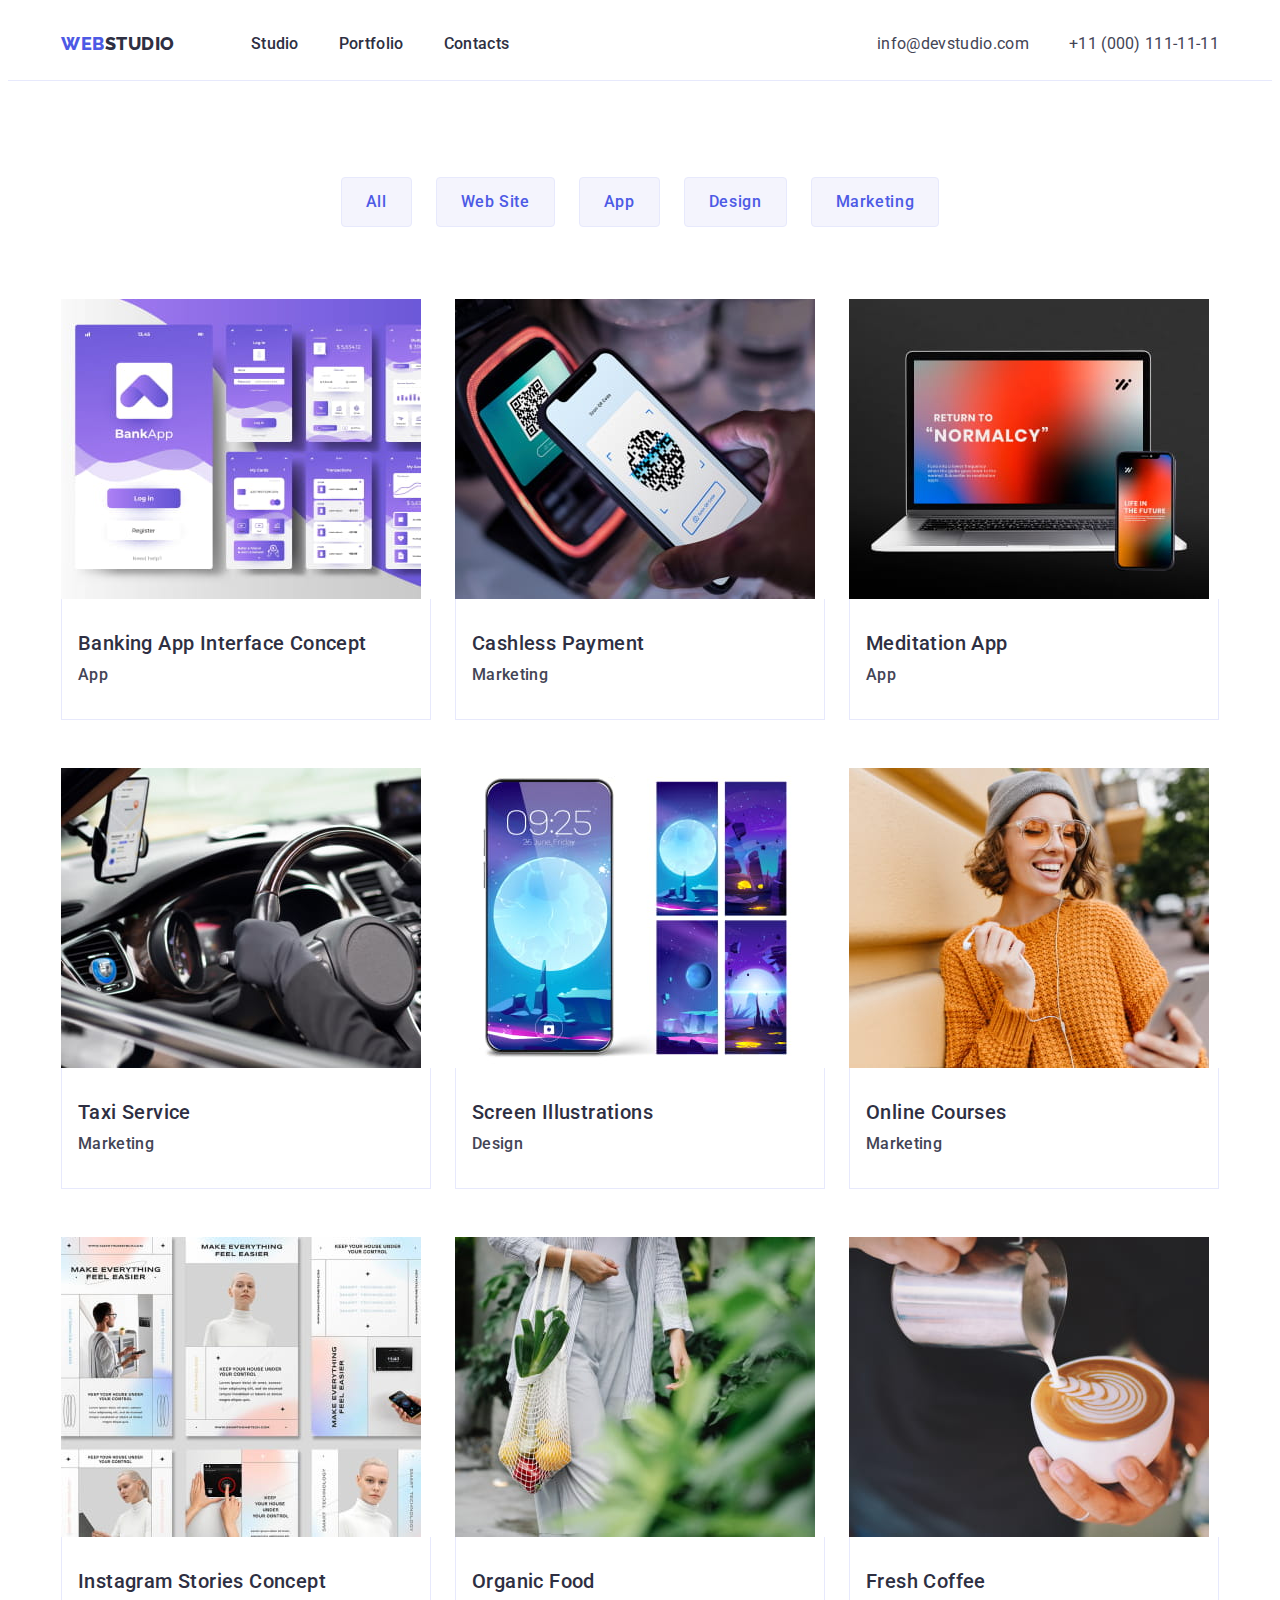
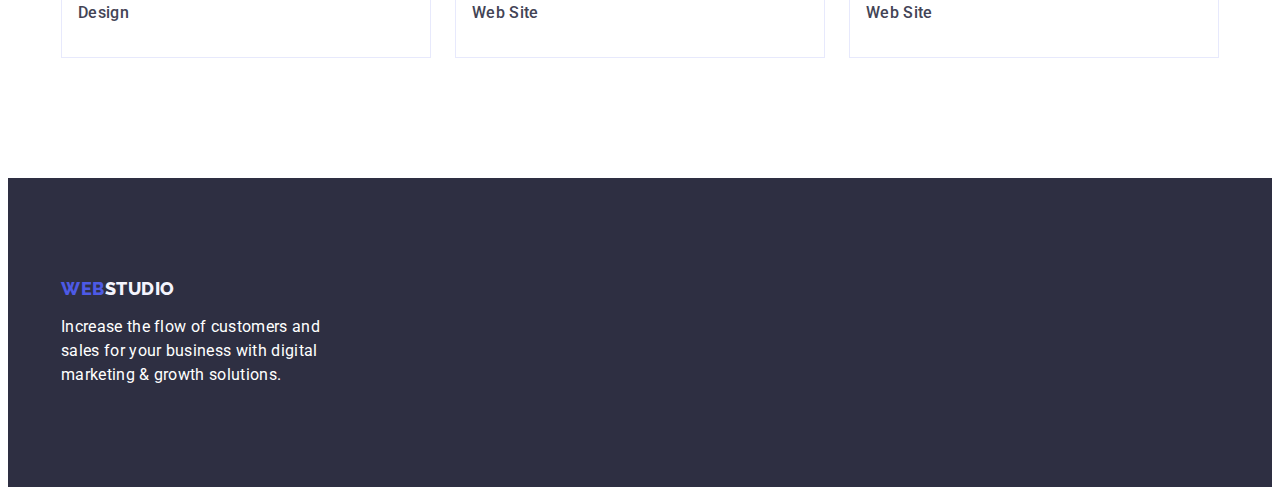
==== portfolio.html @ df66f74f "Initial commit" ====
<!DOCTYPE html>
<html lang="en">

<head>
    <meta charset="UTF-8">
    <meta http-equiv="X-UA-Compatible" content="IE=edge">
    <meta name="viewport" content="width=device-width, initial-scale=1.0">
    <title>Document</title>
    <link href="https://fonts.googleapis.com" rel="preconnect" />
    <link href="https://fonts.gstatic.com" rel="preconnect" crossorigin />
    <link href="https://fonts.googleapis.com/css2?family=Raleway:wght@800&family=Roboto:wght@400;500;700&display=swap"
        rel="stylesheet" />
    <link rel="stylesheet" href="https://cdnjs.cloudflare.com/ajax/libs/modern-normalize/1.1.0/modern-normalize.min.css"
        integrity="sha512-wpPYUAdjBVSE4KJnH1VR1HeZfpl1ub8YT/NKx4PuQ5NmX2tKuGu6U/JRp5y+Y8XG2tV+wKQpNHVUX03MfMFn9Q=="
        crossorigin="anonymous" referrerpolicy="no-referrer" />
    <link rel="stylesheet" href="./css/styles.css">
</head>

<body>
    <!-- header -->
    <header class="header">
        <div class="nav-container container">
            <nav class="header-nav">
                <a class="header-logo link" href="./index.html">Web<span class="header-logo-part">Studio</span></a>

                <ul class="list main-nav">
                    <li class="main-nav-item"><a class="nav-item link" href="./index.html">Studio</a></li>
                    <li class="main-nav-item"><a class="nav-item link" href="./portfolio.html">Portfolio</a></li>
                    <li class="main-nav-item"><a class="nav-item link" href="">Contacts</a></li>
                </ul>
            </nav>
            <address class="contacts">
                <ul class="contacts-list list">
                    <li class="contact-item"><a class="contacts-link link"
                            href="mailto:info@devstudio.com">info@devstudio.com</a></li>
                    <li class="contact-item"><a class="contacts-link link" href="tel:+110001111111">+11 (000)
                            111-11-11</a></li>
                </ul>
            </address>
        </div>
    </header>
<main>
    <!-- main section -->
    <section class="portfolio">
        <div class="container">
        <h1 hidden>Portfolio</h1>
    <ul class="portfolio-btn-list list">
        <li><button class="portfolio-btn" type="button">All</button></li>
        <li><button class="portfolio-btn" type="button">Web Site</button></li>
        <li><button class="portfolio-btn" type="button">App</button></li>
        <li><button class="portfolio-btn" type="button">Design</button></li>
        <li><button class="portfolio-btn" type="button">Marketing</button></li>
    </ul>
    <ul class="portfolio-list list">
    <li class="flex-container">
        <a class="link" href=""><img class="img" src="./images/banking-app.jpg" alt="banking-app" width="360">
        <div class="portfolio-container">
        <h2 class="portfolio-list-title">Banking App Interface Concept</h2>
        <p class="portfolio-text">App</p></div>
        </a>
    </li>
    <li class="flex-container">
        <a class="link" href=""><img  class="portfolio-img img" src="./images/payment.jpg" alt="cashless payment" width="360">
            <div class="portfolio-container">
            <h2 class="portfolio-list-title">Cashless Payment</h2>
            <p class="portfolio-text">Marketing</p>
            </div>
        </a>
    </li>
    <li  class="flex-container">
        <a class="link" href=""><img  class="portfolio-img img" src="./images/meditation-.jpg" alt="meditation-app" width="360">
        <div class="portfolio-container">
            <h2 class="portfolio-list-title">Meditation App</h2>
            <p class="portfolio-text">App</p>
            </div>
        </a>
    </li>
    <li class="flex-container">
        <a class="link" href=""><img  class="portfolio-img img" src="./images/taxi.jpg" alt="taxi service" width="360">
        <div class="portfolio-container"> <h2 class="portfolio-list-title">Taxi Service</h2>
            <p class="portfolio-text">Marketing</p>
            </div>
        </a>
    </li>
    <li class="flex-container">
        <a class="link" href=""><img class="portfolio-img img" src="./images/screen.jpg" alt="screen illustrations" width="360">
        <div class="portfolio-container">
            <h2 class="portfolio-list-title">Screen Illustrations</h2>
            <p class="portfolio-text">Design</p>
            </div>
        </a>
    </li>
    <li class="flex-container">
        <a class="link" href=""><img  class="img portfolio-img" src="./images/courses.jpg" alt="online courses" width="360">
        <div class="portfolio-container">
            <h2 class="portfolio-list-title">Online Courses</h2>
            <p class="portfolio-text">Marketing</p>
            </div>
        </a>
    </li>
    <li class="flex-container">
        <a class="link" href=""><img  class="img portfolio-img" src="./images/insta.jpg" alt="instagram storie" width="360">
        <div class="portfolio-container">
            <h2 class="portfolio-list-title">Instagram Stories Concept</h2>
            <p class="portfolio-text">Design</p>
            </div>
        </a>
    </li>
    <li class="flex-container">
        <a class="link" href=""><img  class="img portfolio-img" src="./images/organik.jpg" alt="organik food" width="360">
            <div class="portfolio-container">
                <h2 class="portfolio-list-title">Organic Food</h2>
                <p class="portfolio-text">Web Site</p>
            </div> 
        </a>
    </li>
    <li class="flex-container">
        <a class="link" href=""><img  class="img portfolio-img" src="./images/coffee.jpg" alt="fresh coffee" width="360">
            <div class="portfolio-container"><h2 class="portfolio-list-title">Fresh Coffee</h2>
            <p class="portfolio-text">Web Site</p>
        </div>
        </a>
    </li>
</ul></div>
    </section>  
</main>
<!-- Footer section -->
<footer class="footnote">
    <div class="container">
        <a class="footer-logo link" href="./index.html">Web<span class="footer-logo-part">Studio</span></a>
        <p class="footnote-text">Increase the flow of customers and sales for your business with digital marketing &
            growth solutions.</p>
    </div>
    
</footer>
</body>
</html>
---- css/styles.css ----
:root {
    --background-color:#FFFFFF;
    --title-text-color:#2E2F42;
    --primary-text-color:#434455;
    --accent-color:#4D5AE5;
    --secondary-white-color:#F4F4FD;
    --third-white-color:#E5E5E5E5;
    --ocean-color: #404BBF;
--header-border-color: #e7e9fc;

}
body {
    color: var(--primary-text-color);
    background-color: var(--background-color);
    font-family: Roboto, sans-serif;
        font-weight: 400;
        font-size: 16px;
        line-height: 1.5;
        letter-spacing: 0.02em;
}
h1, h2, h3, h4, h5, h6, p {
    margin-top: 0;
    margin-bottom: 0;
}
.container {
    max-width: 1158px;
    padding-left: 15px;
    padding-right: 15px;
    margin-left: auto;
    margin-right: auto;
}
/* INDEX.HTML */
/* header */
.header {
    border-bottom: 1px solid var(--header-border-color);
}
.nav-container {
    display: flex;
}
.main-nav {
    display: flex;
}
.header-nav {
    display: flex;
    justify-content: flex-start;
    align-items: center;
}
.header-logo {
    margin-right: 76px;
    color: var(--accent-color);
    font-family: Raleway, sans-serif;
    font-weight: 800;
    font-size: 18px;
    line-height: 1.17;
    letter-spacing: 0.03em;
    text-transform: uppercase;
}
.link {
    text-decoration: none;
}
.header-logo-part {
    color: var(--title-text-color);
}
.list {
    list-style: none;
    padding: 0;
    margin: 0;
}
.main-nav-item:not(:last-child) {
    margin-right: 40px;
}

.nav-item {
    display: block;
    padding-top: 24px;
    padding-bottom: 24px;
    color: var(--title-text-color);
    font-weight: 500;
}
.nav-item:hover,
.nav-item:focus {
color: var(--ocean-color);
}
.contacts-list {
    display: flex;
    gap: 40px;
    
}
.contacts {
    margin-left: auto;
    font-style: normal;
}
.contacts-link {
    display: block;
    padding-top: 24px;
    padding-bottom: 24px;
    color: var(--primary-text-color);
}
.contacts-link:hover,
.contacts-link:focus {
    color: var(--ocean-color);
}
/* hero */
.hero {
    background-color: var(--title-text-color);
    text-align: center;
    padding-top: 188px;
    padding-bottom: 188px;
}

.hero-title {
    max-width: 496px;
    margin-top: 0px;
    margin-bottom: 48px;
    margin-left: auto;
    margin-right: auto;
    
    color: var(--background-color);
    font-weight: 700;
        font-size: 56px;
        line-height: 1.07;
        letter-spacing: 0.02em;
}

.hero-btn {
   display: block;
   border: 1px solid transparent;
   min-width: 169px;
   height: 56px;
   border: none;
   border-radius: 4px;
    padding-top: 16px;
    padding-right: 32px;
    padding-bottom: 16px;
    padding-left: 32px;
    text-align: center;
    margin-left: auto;
    margin-right: auto;
   
    color: var(--background-color);
    background-color: var(--accent-color);
    font-family: Roboto, sans-serif;
    font-weight: 500;
    font-size:16px;
    line-height: 1.5;
    letter-spacing: 0.04em;
    cursor: pointer;
}
.hero-btn:hover,
.hero-btn:focus {
    background-color: var(--ocean-color);
}

/* about us */
.info {
    padding-top: 120px;
    padding-bottom: 120px;
}
.info-list {
    display: flex;
    gap: 24px;
}
info-item {
    width: ((100%-72px)/4);
}
.info-title {
    margin-bottom: 8px;
    color: var(--title-text-color);
    letter-spacing: 0.02em;
    font-weight: 500;
        font-size: 20px;
        line-height: 1.2;
}
.info-text {
    width: 264px;
}


/* works section */
.works {
    padding-bottom: 120px;
}
.works-title {
   margin-bottom: 72px;
   margin-top: 0;
    color:var(--title-text-color);
    font-weight: 700;
        font-size: 36px;
        line-height: 1.11;
        text-align: center;
        text-transform: capitalize;
}
.works-list {
display: flex;
}
.works-img {
    width: ((100%-48px)/3);
}
.works-img:not(:last-child) {
    margin-right: 24px;
}
/* Team */
.team {
    padding-top:120px;
    padding-bottom: 120px;
    background-color: var(--secondary-white-color);
}
.team-title {
    margin-top: 0;
    margin-bottom: 72px;
    color: var(--title-text-color);
    font-weight: 700;
        font-size: 36px;
        line-height: 1.11;
        text-align: center;
        text-transform: capitalize;
        letter-spacing: 0.02em;
}
.team-list {
    display: flex;
    gap: 24px;
}
.team-img {
    margin-right: 24px;
}
    .team-img:not(:last-child) {
    margin-right: 24px;
    }
.team-list-title {
    margin-bottom: 8px;
    color:var(--title-text-color);
    text-align: center;
    font-weight: 500;
        font-size: 20px;
        line-height: 1.2;
        letter-spacing: 0.02em;
}
.team-item {
    width: ((100%-72px)/4);
    border-radius: 0px 0px 4px 4px;
    background-color: var(--background-color);
}
.team-text {
    font-size: 16px;
    text-align: center;
}
.team-container {
    padding-top: 32px;
    padding-bottom: 32px;
    padding-left: 16px;
    padding-right: 16px;
}

/* Footer */
.footnote {
    background-color: var(--title-text-color);
    padding-top: 100px;
    padding-bottom: 100px;
}

.footnote-text {
    width: 264px;
    color: var(--background-color);
   
}
.footer-logo-part {
    color:var(--secondary-white-color);
}

.footer-logo {
    display: inline-block;
    margin-bottom: 16px;
    color: var(--accent-color);
    font-family: Raleway, sans-serif;
        font-weight: 800;
        font-size: 18px;
        line-height: 1.17;
        letter-spacing: 0.03em;
        text-transform: uppercase;
}
.footer-logo:hover,
.footer-logo:focus {
    color:var(--accent-color);
}

.link {
    text-decoration: none;
}
.img {
    display: block;
    max-width: 100%;
    height: auto;
}
/* PORTFOLIO */
.portfolio {
    padding-top: 96px;
    padding-bottom: 120px;
    background-color: var(--background-color);
    color: var(--title-text-color);
    font-family: Roboto, serif;
        font-weight: 500;
        font-size: 20px;
        line-height: 1.2;
        letter-spacing: 0.02em;
}

.portfolio-btn-list {
    display: flex;
    justify-content: center;
    gap: 24px;
    margin-bottom: 72px;
}
.portfolio-btn {
    padding: 12px 24px;
    border: 1px solid var(--header-border-color);
    border-radius: 4px;
    background-color: var(--secondary-white-color);
    color: var(--accent-color);
    font-family: Roboto, sans-serif;
    font-weight: 500;
        font-size: 16px;
        line-height: 1.5;
        display: flex;
        align-items: center;
        text-align: center;
        letter-spacing: 0.04em;
        cursor: pointer;
}
.portfolio-btn:hover,
.portfolio-btn:focus {
    border: 1px solid transparent;
    background-color: var(--ocean-color);
    color: var(--background-color);
}
.portfolio-list {
    display: flex;
    flex-wrap: wrap;
    align-items: center;
    row-gap: 48px;
    column-gap: 24px;
}
.flex-container {
    width: calc((100% - 48px) / 3);
}
.portfolio-container {
    padding: 32px 16px;
    border: 1px solid var(--header-border-color);
    border-top: none;
}
.portfolio-list-title {
    margin-bottom: 8px;
    font-weight: 500;
    font-size: 20px;
    letter-spacing: 0.02em;
    color: var(--title-text-color);
}
.portfolio-text {
    color: var(--primary-text-color);
    font-size: 16px;
    line-height: 1.5;
    letter-spacing: 0.02em;
}
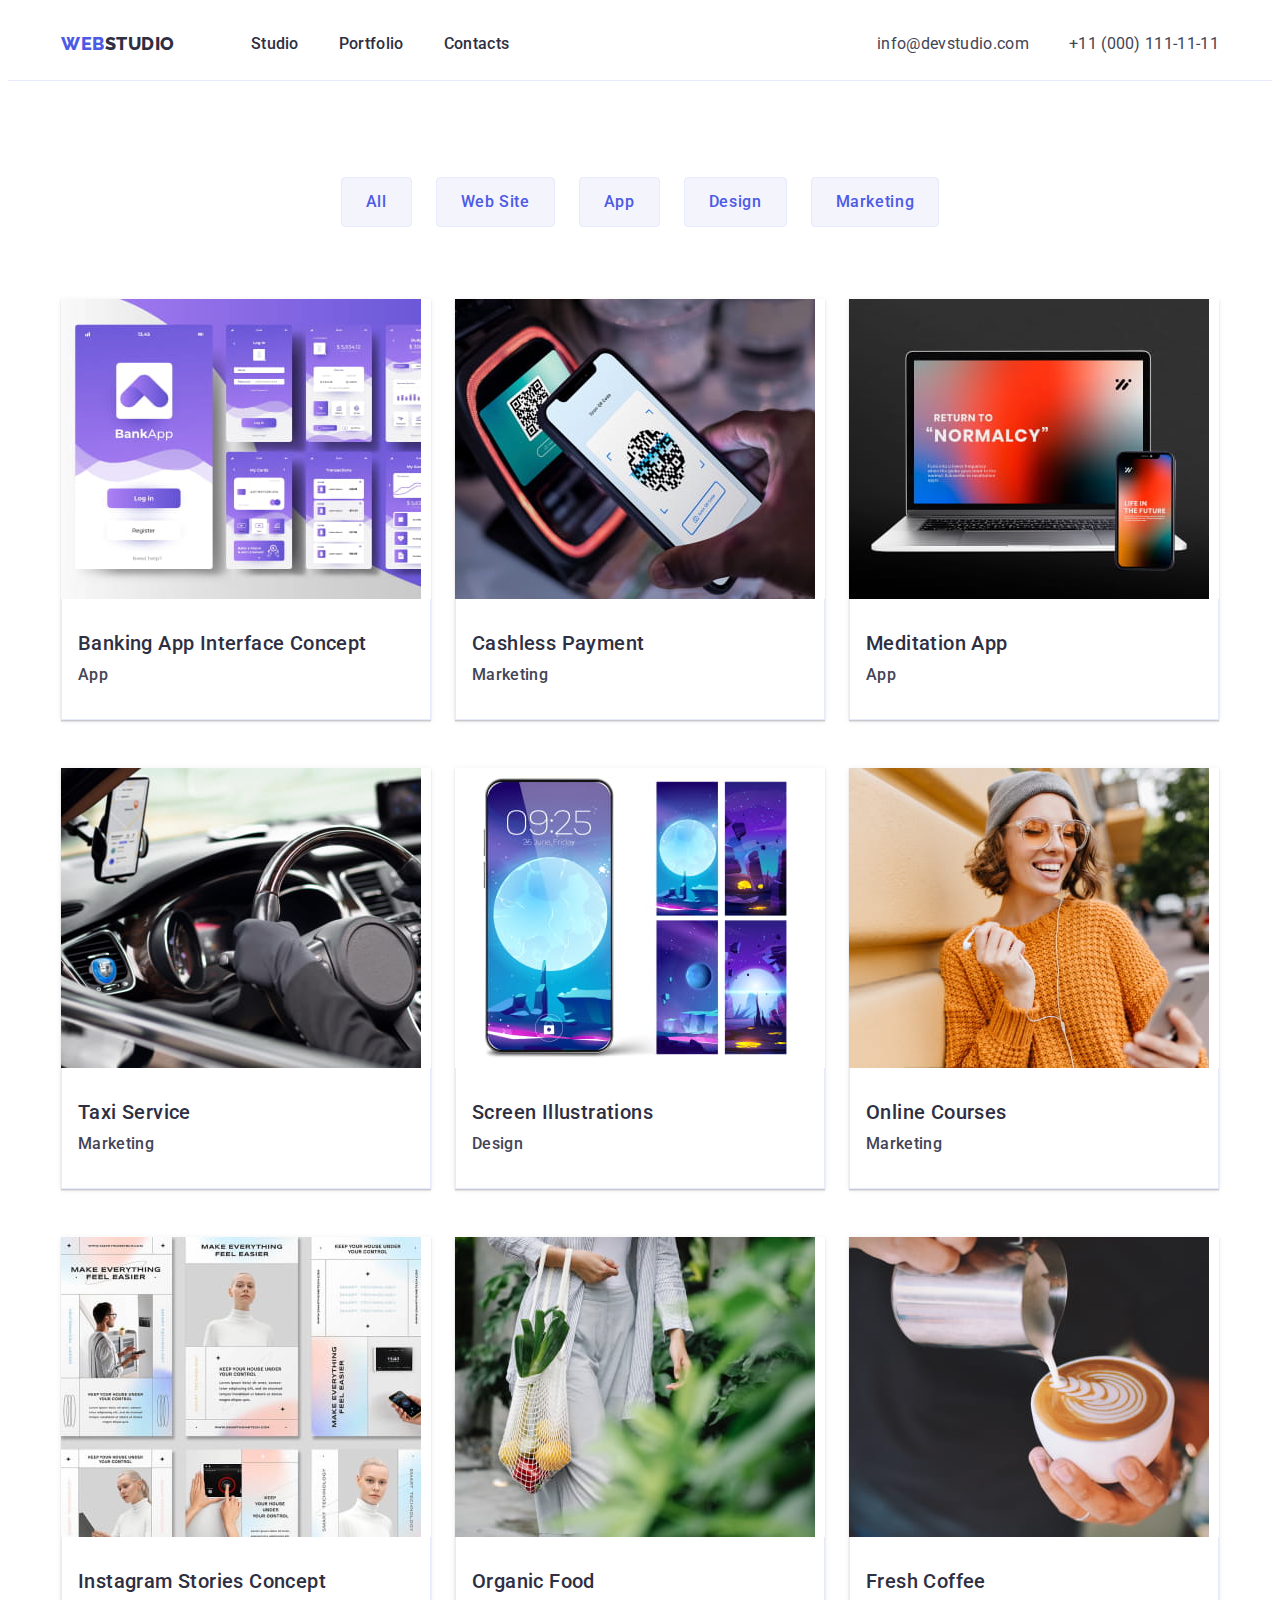
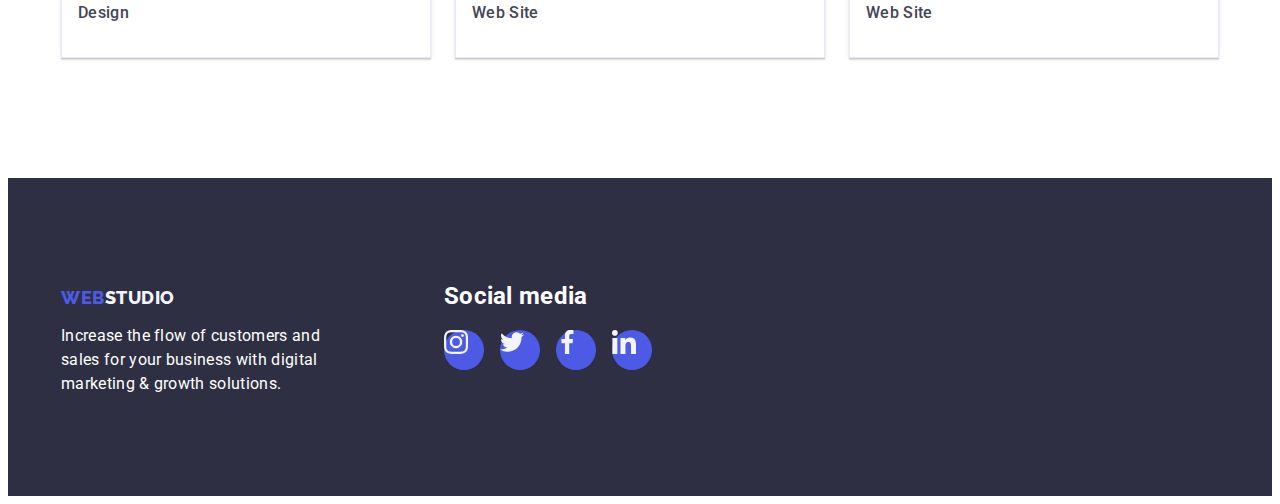
==== commit 815fddf3: "portfolio footer" ====
--- a/portfolio.html
+++ b/portfolio.html
@@ -126,12 +126,47 @@
 </main>
 <!-- Footer section -->
 <footer class="footnote">
-    <div class="container">
-        <a class="footer-logo link" href="./index.html">Web<span class="footer-logo-part">Studio</span></a>
-        <p class="footnote-text">Increase the flow of customers and sales for your business with digital marketing &
-            growth solutions.</p>
+    <div class="footer-container container">
+        <div><a class="footer-logo link" href="./index.html">Web<span class="footer-logo-part">Studio</span></a>
+            <p class="footnote-text">Increase the flow of customers and sales for your business with digital marketing &
+                growth solutions.</p>
+        </div>
+        <div>
+            <h2 class="media">Social media</h2>
+            <ul class="social-list list">
+                <li class="social-media-item">
+                    <a class="social-media">
+                        <svg class="social-media-icon">
+                            <use href="./images/icons.svg#icon-instagram"></use>
+                        </svg>
+                    </a>
+                </li>
+                <li class="social-media-item">
+                    <a class="social-media">
+                        <svg class="social-media-icon">
+                            <use href="./images/icons.svg#icon-twitter"></use>
+                        </svg>
+                    </a>
+                </li>
+                <li class="social-media-item">
+                    <a class="social-media">
+                        <svg class="social-media-icon">
+                            <use href="./images/icons.svg#icon-facebook"></use>
+                        </svg>
+                    </a>
+                </li>
+                <li class="social-media-item">
+                    <a class="social-media">
+                        <svg class="social-media-icon">
+                            <use href="./images/icons.svg#icon-linkedin"></use>
+                        </svg>
+                    </a>
+                </li>
+
+            </ul>
+        </div>
     </div>
-    
 </footer>
 </body>
+
 </html>--- a/css/styles.css
+++ b/css/styles.css
@@ -102,10 +102,24 @@
 }
 /* hero */
 .hero {
-    background-color: var(--title-text-color);
     text-align: center;
+    
+}
+.overlay {
+    
+    background-image:
+    linear-gradient(rgba(46, 47, 66, 0.7), rgba(46, 47, 66, 0.7)),
+    url(../images/people-office.jpg);
+    background-size: cover;
+    background-position: center;
+    height: 600px;
+    max-width: 1440px;
+    margin-left: auto;
+    margin-right: auto;
     padding-top: 188px;
     padding-bottom: 188px;
+    background-repeat: no-repeat;
+    background-color: #2E2F42;
 }
 
 .hero-title {
@@ -123,6 +137,7 @@
 }
 
 .hero-btn {
+box-shadow: 0px 4px 4px rgba(0, 0, 0, 0.15); 
    display: block;
    border: 1px solid transparent;
    min-width: 169px;
@@ -160,6 +175,18 @@
     display: flex;
     gap: 24px;
 }
+.aboutus-container {
+    width: 264px;
+    height: 112px;
+    background-color: var(--secondary-white-color);
+    margin-bottom: 8px;
+    border-radius: 4px;
+}
+.aboutus-icon {
+    width: 64px;
+    height: 64px;
+}
+
 info-item {
     width: ((100%-72px)/4);
 }
@@ -236,6 +263,7 @@
         letter-spacing: 0.02em;
 }
 .team-item {
+    box-shadow: 0px 1px 6px rgba(46, 47, 66, 0.08), 0px 1px 1px rgba(46, 47, 66, 0.16), 0px 2px 1px rgba(46, 47, 66, 0.08);
     width: ((100%-72px)/4);
     border-radius: 0px 0px 4px 4px;
     background-color: var(--background-color);
@@ -243,6 +271,7 @@
 .team-text {
     font-size: 16px;
     text-align: center;
+    margin-bottom: 8px;
 }
 .team-container {
     padding-top: 32px;
@@ -250,8 +279,73 @@
     padding-left: 16px;
     padding-right: 16px;
 }
-
+/* Customers */
+.customers {
+    display: flex;
+}
+.customers-container {
+    padding-top: 120px;
+    padding-bottom: 120px;
+}
+.customers-title {
+    margin-left: auto;
+    margin-right: auto;
+    margin-bottom: 72px;
+    font-weight: 700;
+    font-size: 36px;
+    line-height: 1.11;
+    text-align: center;
+    letter-spacing: 0.02em;
+    text-transform: capitalize;
+    color: var(--title-text-color);
+}
+.customers-link {
+    display: inline-block;
+    border: 1px solid #8E8F99;
+    border-radius: 4px;
+    width: 168px;
+    height: 88px;
+    margin-right: 24px;
+    
+}
+.last {
+    margin-right: 0;
+}
+
+.customers-icon {
+    height: 56px;
+    width: 104px;
+}
 /* Footer */
+.footer-container {
+    display: flex;
+    align-items: baseline;
+}
+.social-list {
+    display: flex;
+}
+.media {
+    color: var(--background-color);
+    font-weight: 500px;
+    margin-bottom: 16px;
+    
+}
+.social-media {
+    display: inline-block;
+    background-color: var(--accent-color);
+    color: var(--secondary-white-color);
+    border-radius: 50%;
+    margin-right: 16px;
+    width: 40px;
+    height: 40px;
+    cursor: pointer;
+    
+}
+.social-media-icon {
+    width: 24px;
+    height: 24px;
+    fill: currentColor;
+} 
 .footnote {
     background-color: var(--title-text-color);
     padding-top: 100px;
@@ -270,6 +364,7 @@
 .footer-logo {
     display: inline-block;
     margin-bottom: 16px;
+    margin-right: 269px;
     color: var(--accent-color);
     font-family: Raleway, sans-serif;
         font-weight: 800;
@@ -328,6 +423,7 @@
 }
 .portfolio-btn:hover,
 .portfolio-btn:focus {
+    box-shadow: 0px 3px 1px rgba(0, 0, 0, 0.1), 0px 2px 1px rgba(0, 0, 0, 0.08), 0px 2px 2px rgba(0, 0, 0, 0.12);
     border: 1px solid transparent;
     background-color: var(--ocean-color);
     color: var(--background-color);
@@ -340,6 +436,7 @@
     column-gap: 24px;
 }
 .flex-container {
+    box-shadow: 0px 1px 6px rgba(46, 47, 66, 0.08), 0px 1px 1px rgba(46, 47, 66, 0.16), 0px 2px 1px rgba(46, 47, 66, 0.08);
     width: calc((100% - 48px) / 3);
 }
 .portfolio-container {
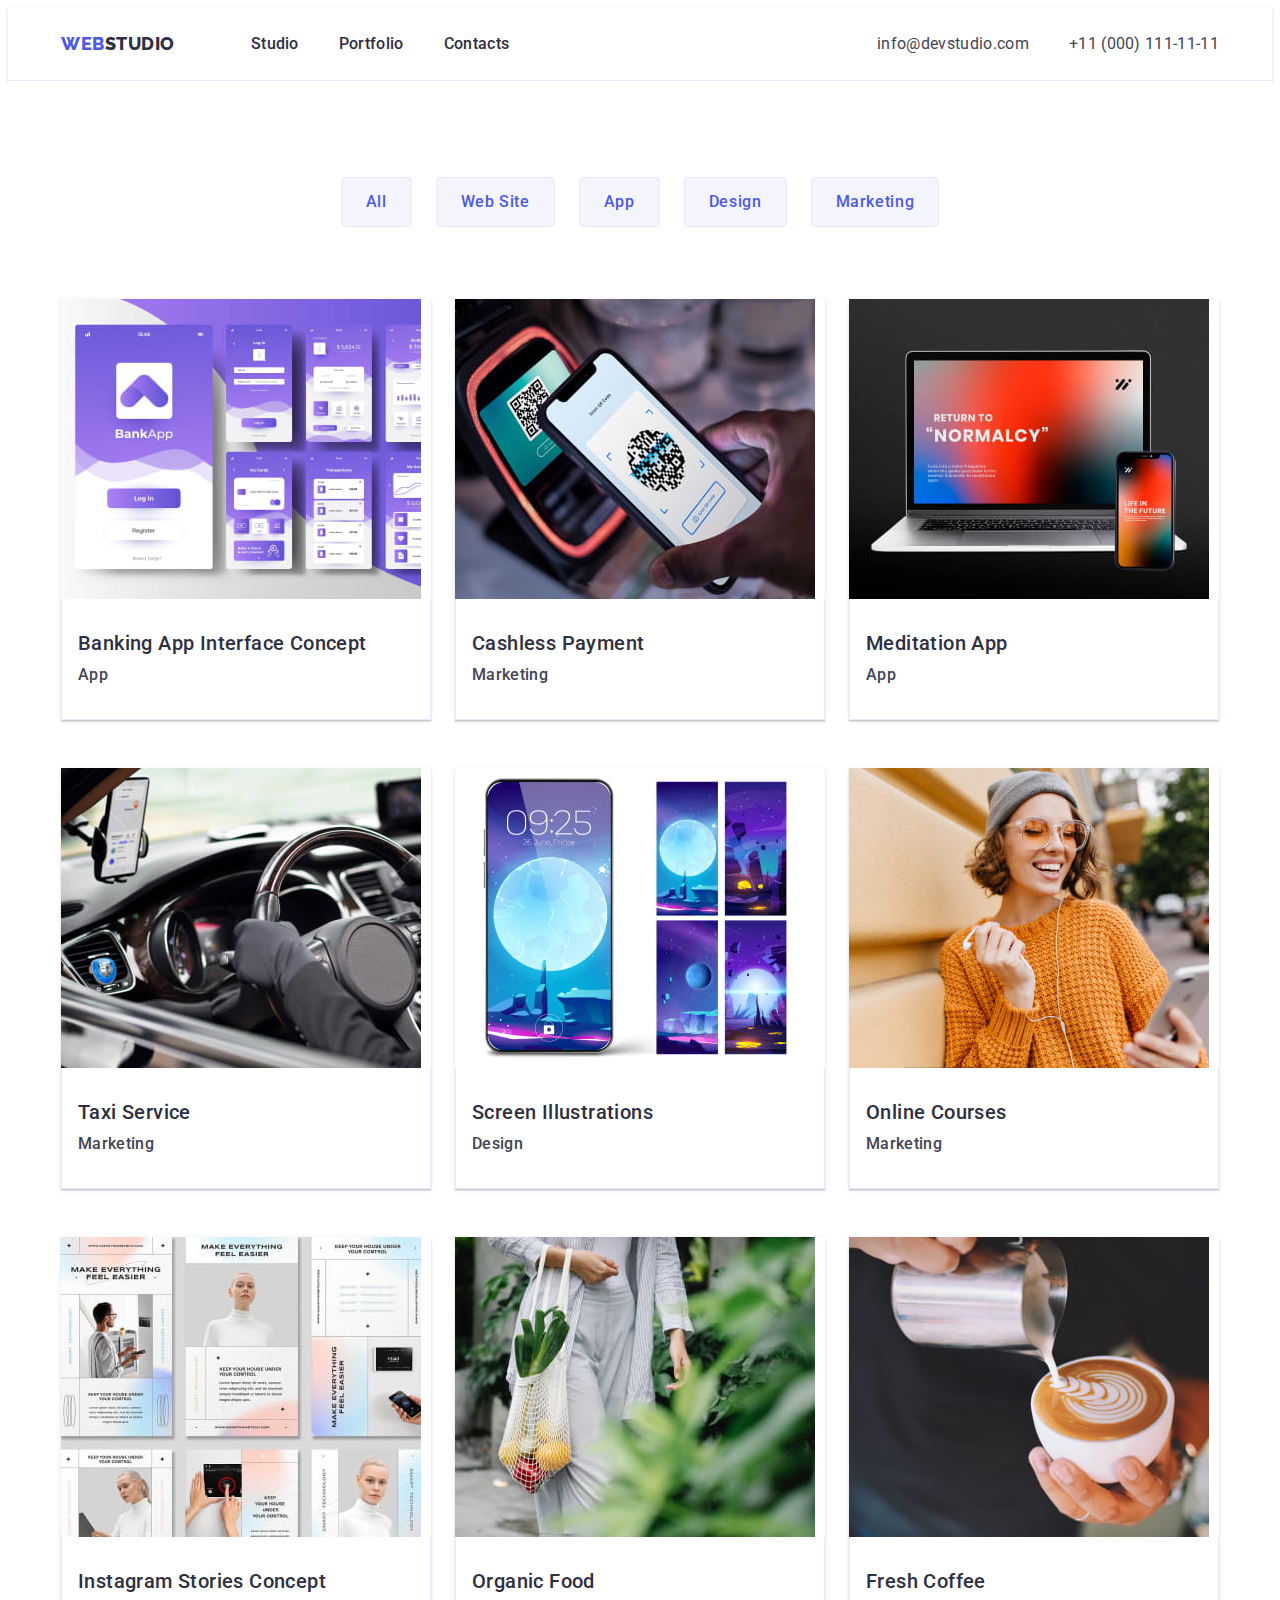
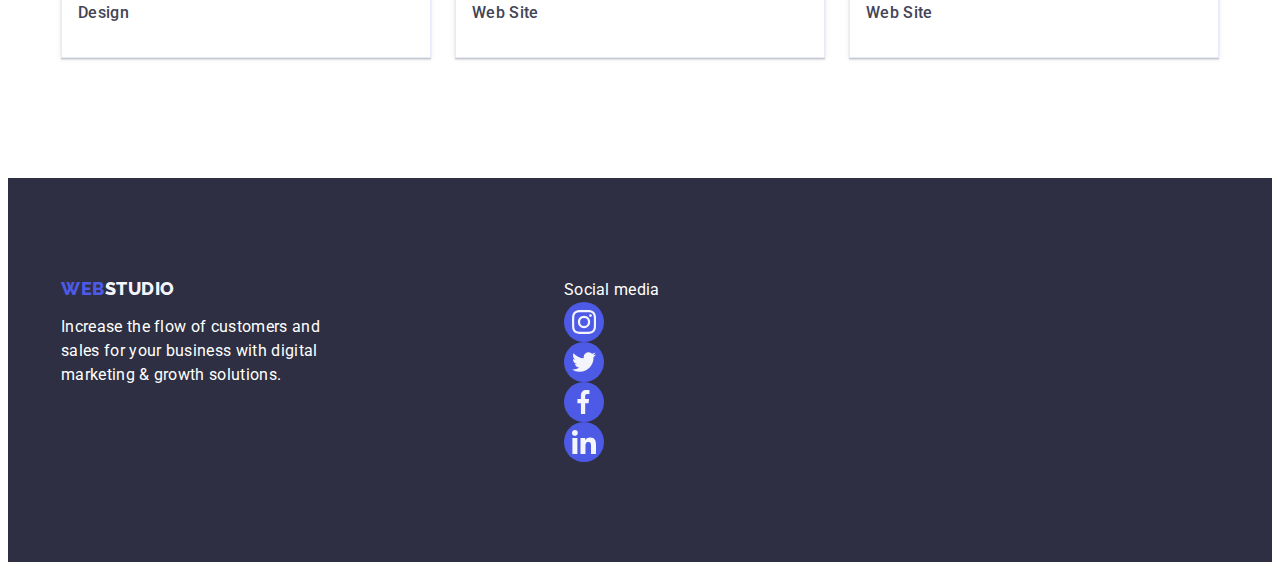
==== commit b98f15c7: "mistakes" ====
--- a/portfolio.html
+++ b/portfolio.html
@@ -53,14 +53,14 @@
     </ul>
     <ul class="portfolio-list list">
     <li class="flex-container">
-        <a class="link" href=""><img class="img" src="./images/banking-app.jpg" alt="banking-app" width="360">
+        <a class="portfolio-link link" href=""><img class="img" src="./images/banking-app.jpg" alt="banking-app" width="360">
         <div class="portfolio-container">
         <h2 class="portfolio-list-title">Banking App Interface Concept</h2>
         <p class="portfolio-text">App</p></div>
         </a>
     </li>
     <li class="flex-container">
-        <a class="link" href=""><img  class="portfolio-img img" src="./images/payment.jpg" alt="cashless payment" width="360">
+        <a class="portfolio-link link" href=""><img  class="portfolio-img img" src="./images/payment.jpg" alt="cashless payment" width="360">
             <div class="portfolio-container">
             <h2 class="portfolio-list-title">Cashless Payment</h2>
             <p class="portfolio-text">Marketing</p>
@@ -68,7 +68,7 @@
         </a>
     </li>
     <li  class="flex-container">
-        <a class="link" href=""><img  class="portfolio-img img" src="./images/meditation-.jpg" alt="meditation-app" width="360">
+        <a class="portfolio-link link" href=""><img  class="portfolio-img img" src="./images/meditation-.jpg" alt="meditation-app" width="360">
         <div class="portfolio-container">
             <h2 class="portfolio-list-title">Meditation App</h2>
             <p class="portfolio-text">App</p>
@@ -76,14 +76,14 @@
         </a>
     </li>
     <li class="flex-container">
-        <a class="link" href=""><img  class="portfolio-img img" src="./images/taxi.jpg" alt="taxi service" width="360">
+        <a class="portfolio-link link" href=""><img  class="portfolio-img img" src="./images/taxi.jpg" alt="taxi service" width="360">
         <div class="portfolio-container"> <h2 class="portfolio-list-title">Taxi Service</h2>
             <p class="portfolio-text">Marketing</p>
             </div>
         </a>
     </li>
     <li class="flex-container">
-        <a class="link" href=""><img class="portfolio-img img" src="./images/screen.jpg" alt="screen illustrations" width="360">
+        <a class="portfolio-link link" href=""><img class="portfolio-img img" src="./images/screen.jpg" alt="screen illustrations" width="360">
         <div class="portfolio-container">
             <h2 class="portfolio-list-title">Screen Illustrations</h2>
             <p class="portfolio-text">Design</p>
@@ -91,7 +91,7 @@
         </a>
     </li>
     <li class="flex-container">
-        <a class="link" href=""><img  class="img portfolio-img" src="./images/courses.jpg" alt="online courses" width="360">
+        <a class="portfolio-link link" href=""><img  class="img portfolio-img" src="./images/courses.jpg" alt="online courses" width="360">
         <div class="portfolio-container">
             <h2 class="portfolio-list-title">Online Courses</h2>
             <p class="portfolio-text">Marketing</p>
@@ -99,7 +99,7 @@
         </a>
     </li>
     <li class="flex-container">
-        <a class="link" href=""><img  class="img portfolio-img" src="./images/insta.jpg" alt="instagram storie" width="360">
+        <a class="portfolio-link link" href=""><img  class="img portfolio-img" src="./images/insta.jpg" alt="instagram storie" width="360">
         <div class="portfolio-container">
             <h2 class="portfolio-list-title">Instagram Stories Concept</h2>
             <p class="portfolio-text">Design</p>
@@ -107,7 +107,7 @@
         </a>
     </li>
     <li class="flex-container">
-        <a class="link" href=""><img  class="img portfolio-img" src="./images/organik.jpg" alt="organik food" width="360">
+        <a class="portfolio-link link" href=""><img  class="img portfolio-img" src="./images/organik.jpg" alt="organik food" width="360">
             <div class="portfolio-container">
                 <h2 class="portfolio-list-title">Organic Food</h2>
                 <p class="portfolio-text">Web Site</p>
@@ -115,7 +115,7 @@
         </a>
     </li>
     <li class="flex-container">
-        <a class="link" href=""><img  class="img portfolio-img" src="./images/coffee.jpg" alt="fresh coffee" width="360">
+        <a class="link portfolio-link" href=""><img  class="img portfolio-img" src="./images/coffee.jpg" alt="fresh coffee" width="360">
             <div class="portfolio-container"><h2 class="portfolio-list-title">Fresh Coffee</h2>
             <p class="portfolio-text">Web Site</p>
         </div>
@@ -127,37 +127,38 @@
 <!-- Footer section -->
 <footer class="footnote">
     <div class="footer-container container">
-        <div><a class="footer-logo link" href="./index.html">Web<span class="footer-logo-part">Studio</span></a>
+        <div>
+            <a class="footer-logo link" href="./index.html">Web<span class="footer-logo-part">Studio</span></a>
             <p class="footnote-text">Increase the flow of customers and sales for your business with digital marketing &
                 growth solutions.</p>
         </div>
         <div>
-            <h2 class="media">Social media</h2>
-            <ul class="social-list list">
+            <p class="media">Social media</p>
+            <ul class="footer-social-list list">
                 <li class="social-media-item">
                     <a class="social-media">
-                        <svg class="social-media-icon">
+                        <svg class="social-media-icon" width="24" height="24">
                             <use href="./images/icons.svg#icon-instagram"></use>
                         </svg>
                     </a>
                 </li>
                 <li class="social-media-item">
                     <a class="social-media">
-                        <svg class="social-media-icon">
+                        <svg class="social-media-icon" width="24" height="24">
                             <use href="./images/icons.svg#icon-twitter"></use>
                         </svg>
                     </a>
                 </li>
                 <li class="social-media-item">
                     <a class="social-media">
-                        <svg class="social-media-icon">
+                        <svg class="social-media-icon" width="24" height="24">
                             <use href="./images/icons.svg#icon-facebook"></use>
                         </svg>
                     </a>
                 </li>
                 <li class="social-media-item">
                     <a class="social-media">
-                        <svg class="social-media-icon">
+                        <svg class="social-media-icon" width="24" height="24">
                             <use href="./images/icons.svg#icon-linkedin"></use>
                         </svg>
                     </a>
@@ -166,7 +167,4 @@
             </ul>
         </div>
     </div>
-</footer>
-</body>
-
-</html>+</footer>--- a/css/styles.css
+++ b/css/styles.css
@@ -7,6 +7,7 @@
     --third-white-color:#E5E5E5E5;
     --ocean-color: #404BBF;
 --header-border-color: #e7e9fc;
+--customers-link-color: #8E8F99; 
 
 }
 body {
@@ -33,6 +34,9 @@
 /* header */
 .header {
     border-bottom: 1px solid var(--header-border-color);
+    box-shadow: 0px 2px 1px rgba(46, 47, 66, 0.08),
+        0px 1px 1px rgba(46, 47, 66, 0.16),
+        0px 1px 6px rgba(46, 47, 66, 0.08);
 }
 .nav-container {
     display: flex;
@@ -103,23 +107,20 @@
 /* hero */
 .hero {
     text-align: center;
+    background-image: linear-gradient(rgba(46, 47, 66, 0.7), rgba(46, 47, 66, 0.7)), url(../images/people-office.jpg);
+        background-size: cover;
+        background-position: center;
+        max-width: 1440px;
+        height: 600px;
+        background-repeat: no-repeat;
+        background-color: #2E2F42;
+        margin-left: auto;
+        margin-right: auto;
     
 }
 .overlay {
-    
-    background-image:
-    linear-gradient(rgba(46, 47, 66, 0.7), rgba(46, 47, 66, 0.7)),
-    url(../images/people-office.jpg);
-    background-size: cover;
-    background-position: center;
-    height: 600px;
-    max-width: 1440px;
-    margin-left: auto;
-    margin-right: auto;
     padding-top: 188px;
     padding-bottom: 188px;
-    background-repeat: no-repeat;
-    background-color: #2E2F42;
 }
 
 .hero-title {
@@ -176,15 +177,14 @@
     gap: 24px;
 }
 .aboutus-container {
+    display: flex;
+    align-items: center;
+    justify-content: center;
     width: 264px;
     height: 112px;
     background-color: var(--secondary-white-color);
     margin-bottom: 8px;
     border-radius: 4px;
-}
-.aboutus-icon {
-    width: 64px;
-    height: 64px;
 }
 
 info-item {
@@ -276,18 +276,18 @@
 .team-container {
     padding-top: 32px;
     padding-bottom: 32px;
-    padding-left: 16px;
-    padding-right: 16px;
 }
 /* Customers */
+.customers-list {
+    display: flex;
+    gap: 24px;
+}
 .customers {
-    display: flex;
-}
-.customers-container {
     padding-top: 120px;
     padding-bottom: 120px;
 }
 .customers-title {
+    line-height: 1.1;
     margin-left: auto;
     margin-right: auto;
     margin-bottom: 72px;
@@ -295,18 +295,27 @@
     font-size: 36px;
     line-height: 1.11;
     text-align: center;
-    letter-spacing: 0.02em;
     text-transform: capitalize;
     color: var(--title-text-color);
 }
+.customers-item {
+    width: calc((100% - 120px) / 6);
+    height: 88px;
+}
 .customers-link {
-    display: inline-block;
+    display: flex;
+    align-items: center;
+    justify-content: center;
     border: 1px solid #8E8F99;
     border-radius: 4px;
-    width: 168px;
-    height: 88px;
-    margin-right: 24px;
-    
+    width: 100%;
+    height: 100%;
+    color: var(--customers-link-color);
+}
+.customers-link:hover,
+.customers-link:focus {
+    border-color: var(--ocean-color);
+    color: var(--ocean-color);
 }
 .last {
     margin-right: 0;
@@ -315,35 +324,48 @@
 .customers-icon {
     height: 56px;
     width: 104px;
+    fill: currentColor;
 }
 /* Footer */
 .footer-container {
     display: flex;
     align-items: baseline;
+    gap: 120px;
 }
 .social-list {
     display: flex;
+    justify-content: center;
+    align-items: center;
 }
 .media {
     color: var(--background-color);
     font-weight: 500px;
-    margin-bottom: 16px;
     
 }
+.footer-social-list {
+    gap: 16px;
+}
 .social-media {
-    display: inline-block;
+    display: flex;
+    align-items: center;
+    justify-content: center;
     background-color: var(--accent-color);
     color: var(--secondary-white-color);
     border-radius: 50%;
-    margin-right: 16px;
+    width: 100%;
+    height: 100%;
+    cursor: pointer;
+    
+}
+.social-media:hover,
+.social-media:focus {
+    background-color: var(--ocean-color);
+}
+.social-media-item {
     width: 40px;
     height: 40px;
-    cursor: pointer;
-    
 }
 .social-media-icon {
-    width: 24px;
-    height: 24px;
     fill: currentColor;
 } 
 .footnote {
@@ -435,6 +457,15 @@
     row-gap: 48px;
     column-gap: 24px;
 }
+.portfolio-link {
+    display: block;
+}
+.portfolio-link:hover,
+.portfolio-link:focus {
+box-shadow: 0px 1px 6px rgba(46, 47, 66, 0.08),
+    0px 1px 1px rgba(46, 47, 66, 0.16),
+    0px 2px 1px rgba(46, 47, 66, 0.08);
+}
 .flex-container {
     box-shadow: 0px 1px 6px rgba(46, 47, 66, 0.08), 0px 1px 1px rgba(46, 47, 66, 0.16), 0px 2px 1px rgba(46, 47, 66, 0.08);
     width: calc((100% - 48px) / 3);
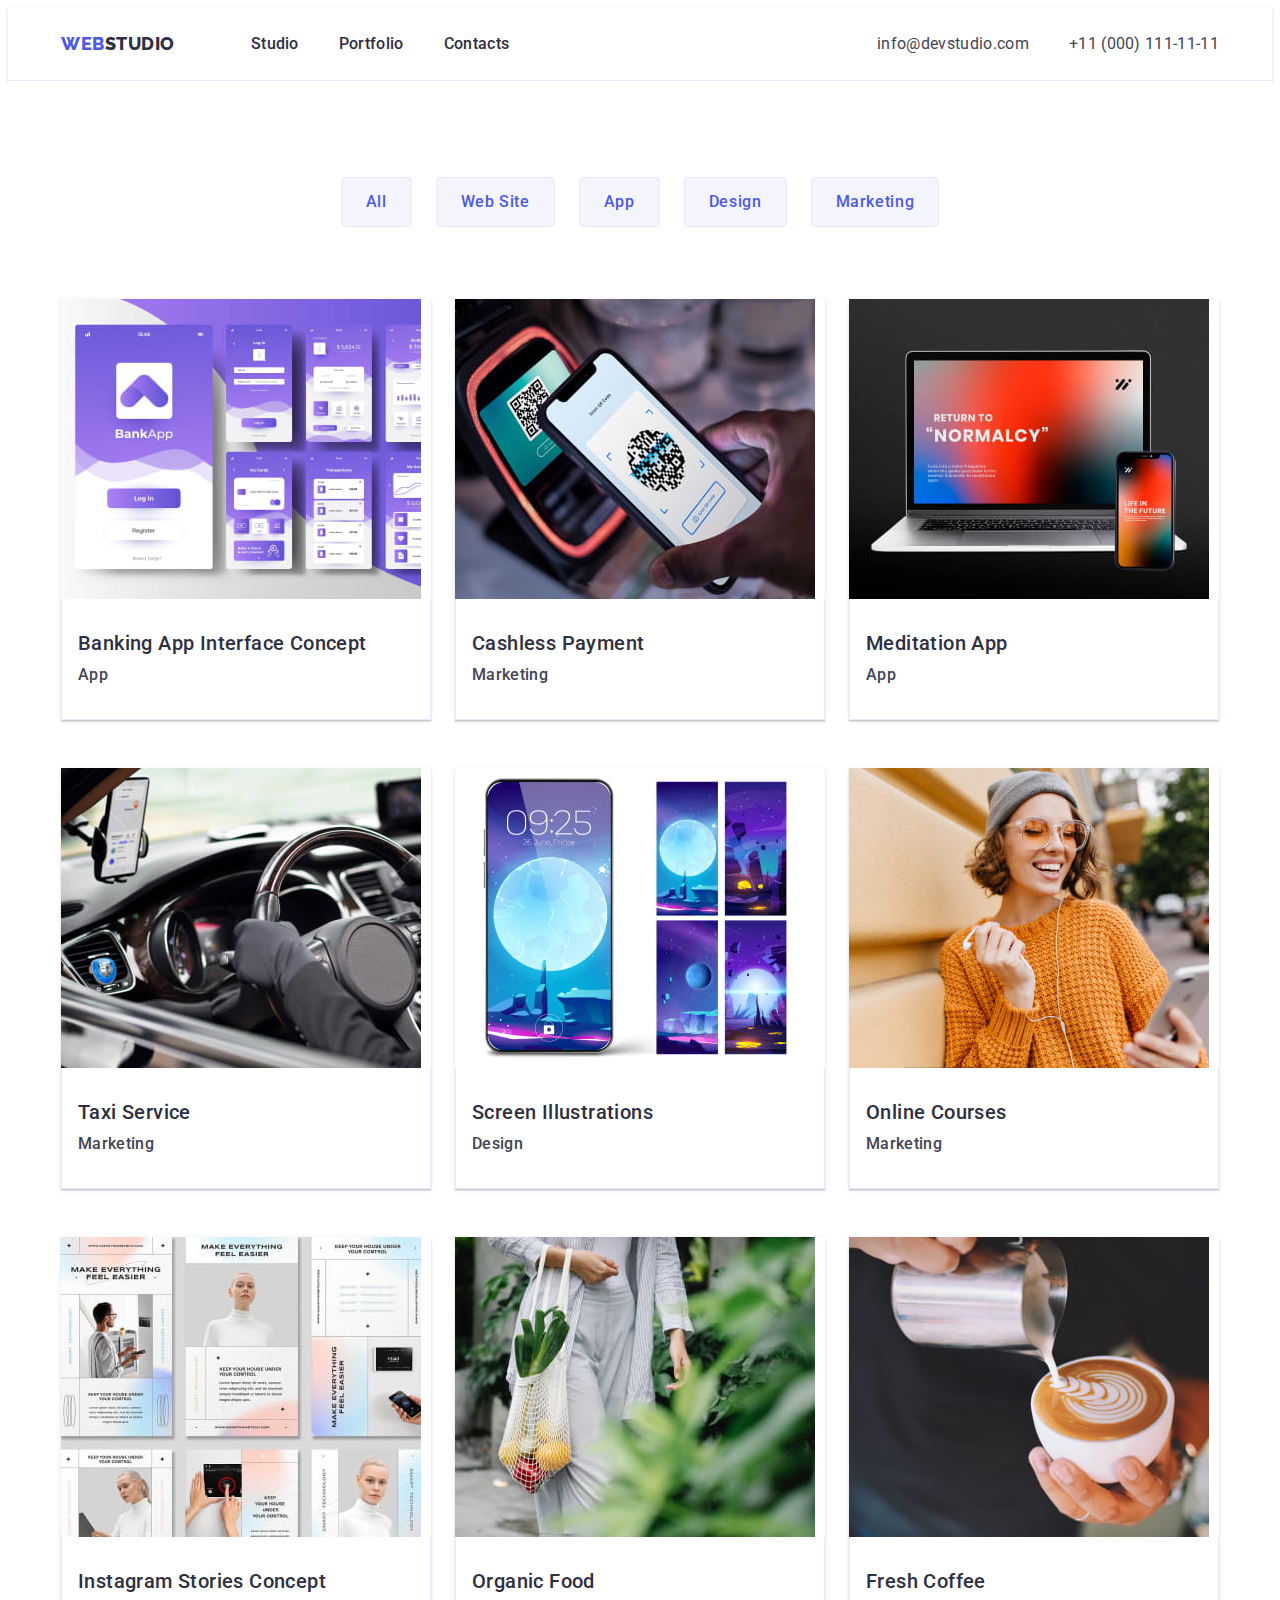
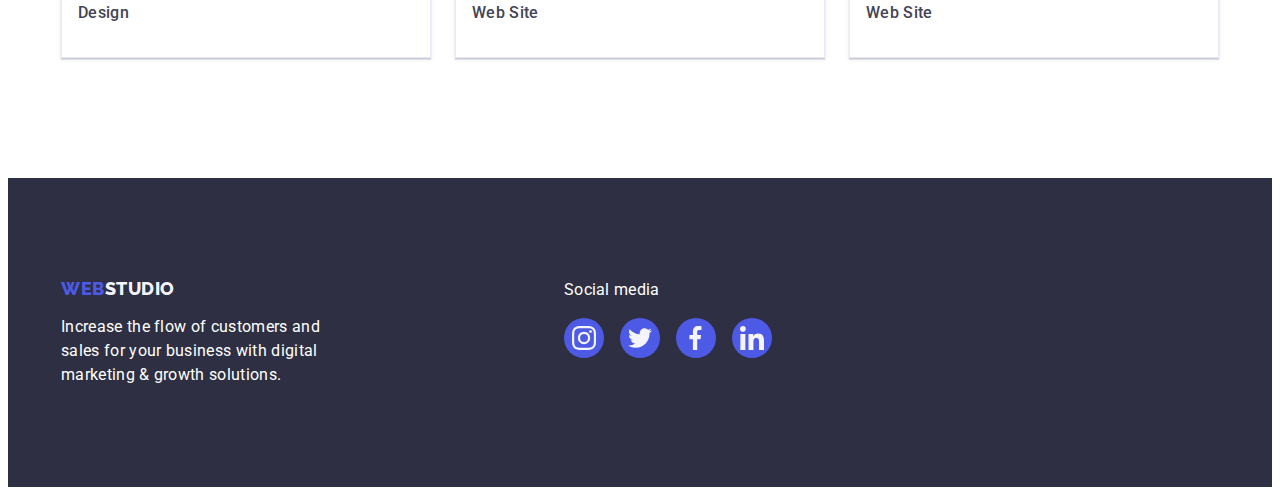
==== commit 5b15d738: "footer" ====
--- a/portfolio.html
+++ b/portfolio.html
@@ -127,7 +127,7 @@
 <!-- Footer section -->
 <footer class="footnote">
     <div class="footer-container container">
-        <div>
+        <div class="primary">
             <a class="footer-logo link" href="./index.html">Web<span class="footer-logo-part">Studio</span></a>
             <p class="footnote-text">Increase the flow of customers and sales for your business with digital marketing &
                 growth solutions.</p>
@@ -136,28 +136,28 @@
             <p class="media">Social media</p>
             <ul class="footer-social-list list">
                 <li class="social-media-item">
-                    <a class="social-media">
+                    <a class="footer-social-media social-media">
                         <svg class="social-media-icon" width="24" height="24">
                             <use href="./images/icons.svg#icon-instagram"></use>
                         </svg>
                     </a>
                 </li>
                 <li class="social-media-item">
-                    <a class="social-media">
+                    <a class="footer-social-media social-media">
                         <svg class="social-media-icon" width="24" height="24">
                             <use href="./images/icons.svg#icon-twitter"></use>
                         </svg>
                     </a>
                 </li>
                 <li class="social-media-item">
-                    <a class="social-media">
+                    <a class="footer-social-media social-media">
                         <svg class="social-media-icon" width="24" height="24">
                             <use href="./images/icons.svg#icon-facebook"></use>
                         </svg>
                     </a>
                 </li>
                 <li class="social-media-item">
-                    <a class="social-media">
+                    <a class="footer-social-media social-media">
                         <svg class="social-media-icon" width="24" height="24">
                             <use href="./images/icons.svg#icon-linkedin"></use>
                         </svg>
@@ -167,4 +167,7 @@
             </ul>
         </div>
     </div>
-</footer>+</footer>
+</body>
+
+</html>--- a/css/styles.css
+++ b/css/styles.css
@@ -8,6 +8,7 @@
     --ocean-color: #404BBF;
 --header-border-color: #e7e9fc;
 --customers-link-color: #8E8F99; 
+--footer-hover-color:#31d0aa;
 
 }
 body {
@@ -330,21 +331,31 @@
 .footer-container {
     display: flex;
     align-items: baseline;
-    gap: 120px;
+}
+.primary {
+    margin-right: 120px;
 }
 .social-list {
     display: flex;
     justify-content: center;
     align-items: center;
+    gap: 24px;
 }
 .media {
     color: var(--background-color);
     font-weight: 500px;
+    margin-bottom: 16px;
     
 }
 .footer-social-list {
     gap: 16px;
-}
+    display: flex;
+}
+.footer-social-media:hover,
+.footer-social-media:focus {
+    background-color: var(--footer-hover-color);
+}
+
 .social-media {
     display: flex;
     align-items: center;
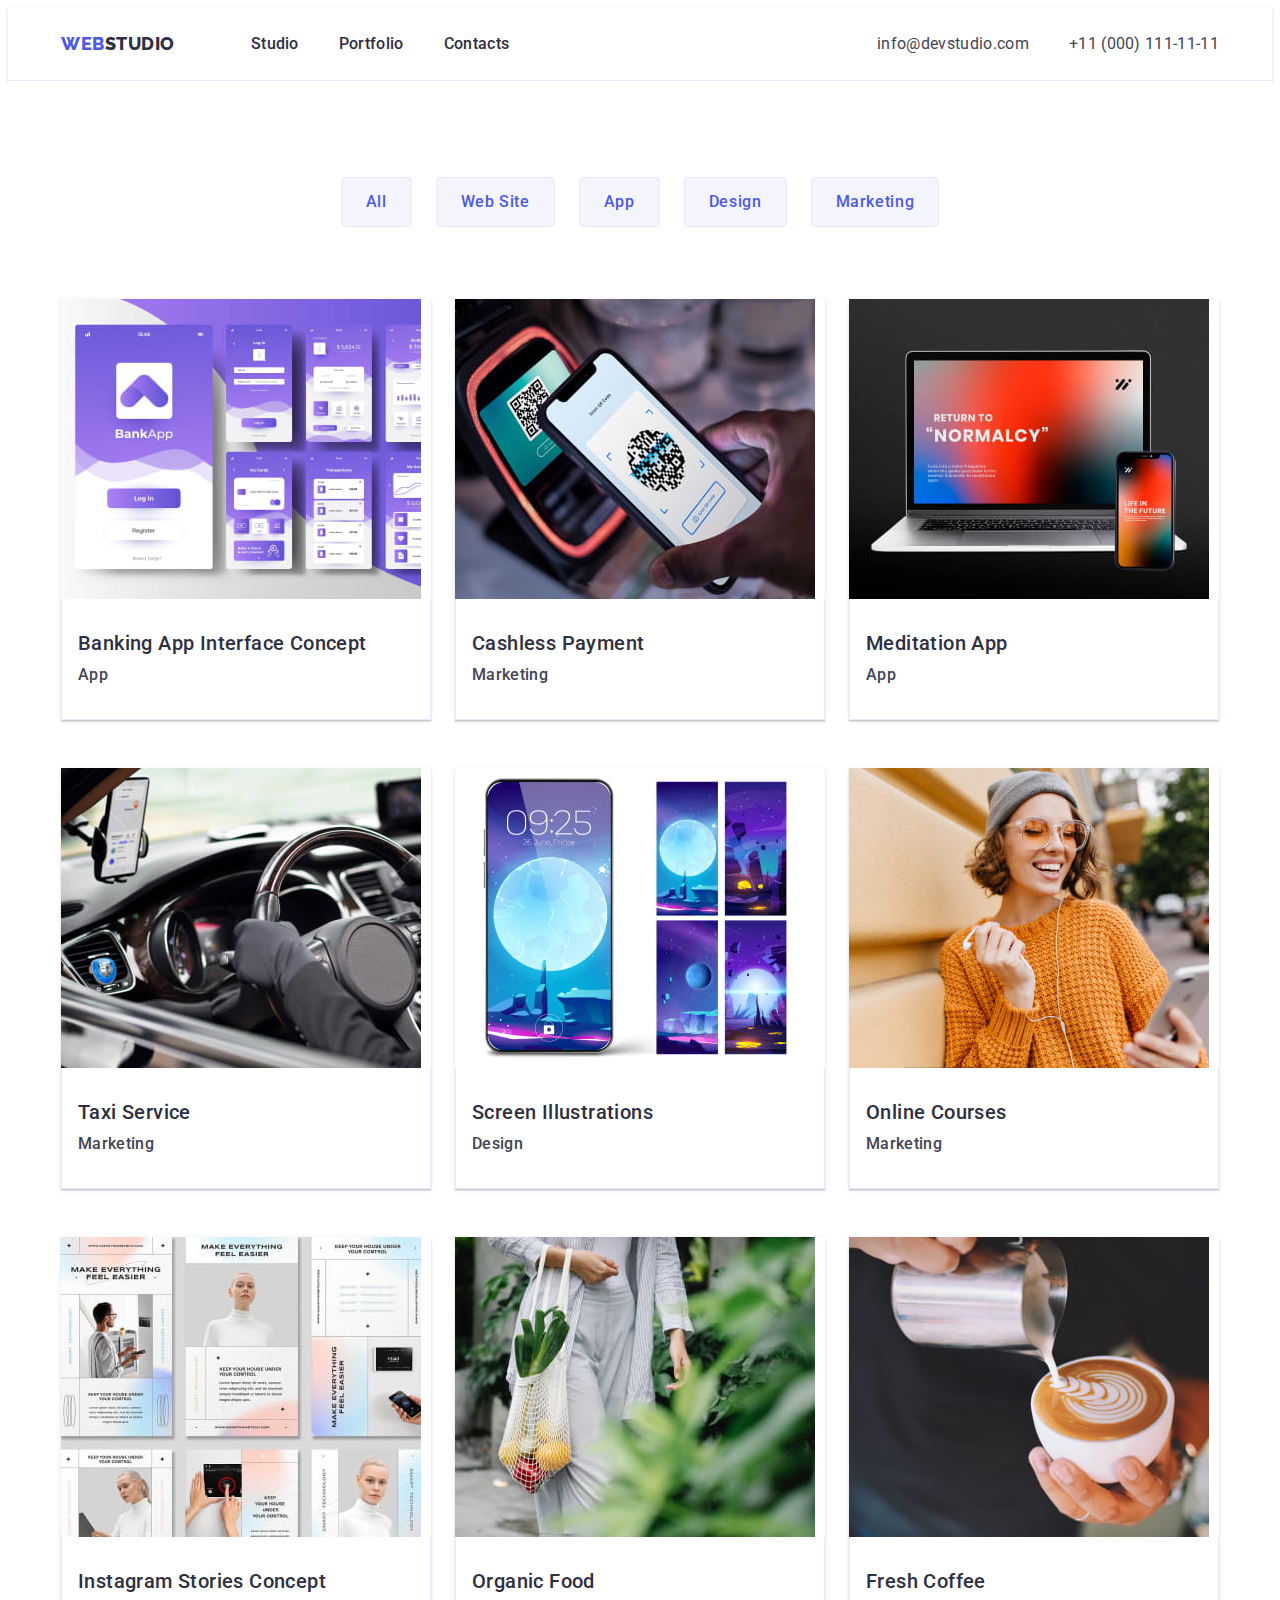
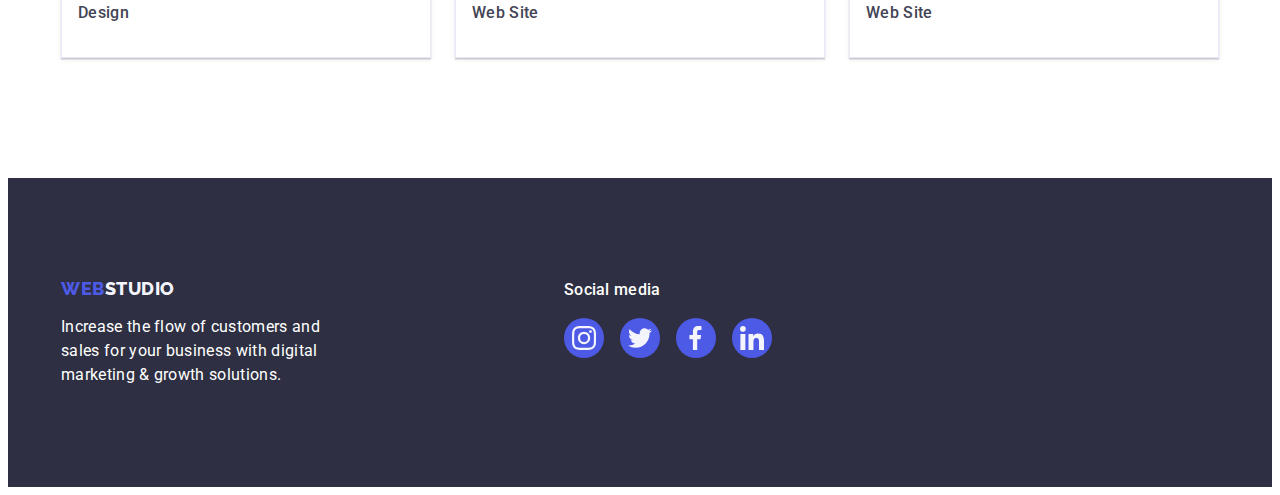
==== commit 872f1fab: "footer mistakes" ====
--- a/portfolio.html
+++ b/portfolio.html
@@ -136,28 +136,28 @@
             <p class="media">Social media</p>
             <ul class="footer-social-list list">
                 <li class="social-media-item">
-                    <a class="footer-social-media social-media">
+                    <a class="footer-social-media">
                         <svg class="social-media-icon" width="24" height="24">
                             <use href="./images/icons.svg#icon-instagram"></use>
                         </svg>
                     </a>
                 </li>
                 <li class="social-media-item">
-                    <a class="footer-social-media social-media">
+                    <a class="footer-social-media">
                         <svg class="social-media-icon" width="24" height="24">
                             <use href="./images/icons.svg#icon-twitter"></use>
                         </svg>
                     </a>
                 </li>
                 <li class="social-media-item">
-                    <a class="footer-social-media social-media">
+                    <a class="footer-social-media">
                         <svg class="social-media-icon" width="24" height="24">
                             <use href="./images/icons.svg#icon-facebook"></use>
                         </svg>
                     </a>
                 </li>
                 <li class="social-media-item">
-                    <a class="footer-social-media social-media">
+                    <a class="footer-social-media">
                         <svg class="social-media-icon" width="24" height="24">
                             <use href="./images/icons.svg#icon-linkedin"></use>
                         </svg>
--- a/css/styles.css
+++ b/css/styles.css
@@ -294,7 +294,7 @@
     margin-bottom: 72px;
     font-weight: 700;
     font-size: 36px;
-    line-height: 1.11;
+    line-height: 1.1;
     text-align: center;
     text-transform: capitalize;
     color: var(--title-text-color);
@@ -343,7 +343,7 @@
 }
 .media {
     color: var(--background-color);
-    font-weight: 500px;
+    font-weight: 500;
     margin-bottom: 16px;
     
 }
@@ -355,7 +355,17 @@
 .footer-social-media:focus {
     background-color: var(--footer-hover-color);
 }
-
+.footer-social-media {
+display: flex;
+align-items: center;
+justify-content: center;
+background-color: var(--accent-color);
+color: var(--secondary-white-color);
+border-radius: 50%;
+width: 100%;
+height: 100%;
+cursor: pointer;
+}
 .social-media {
     display: flex;
     align-items: center;
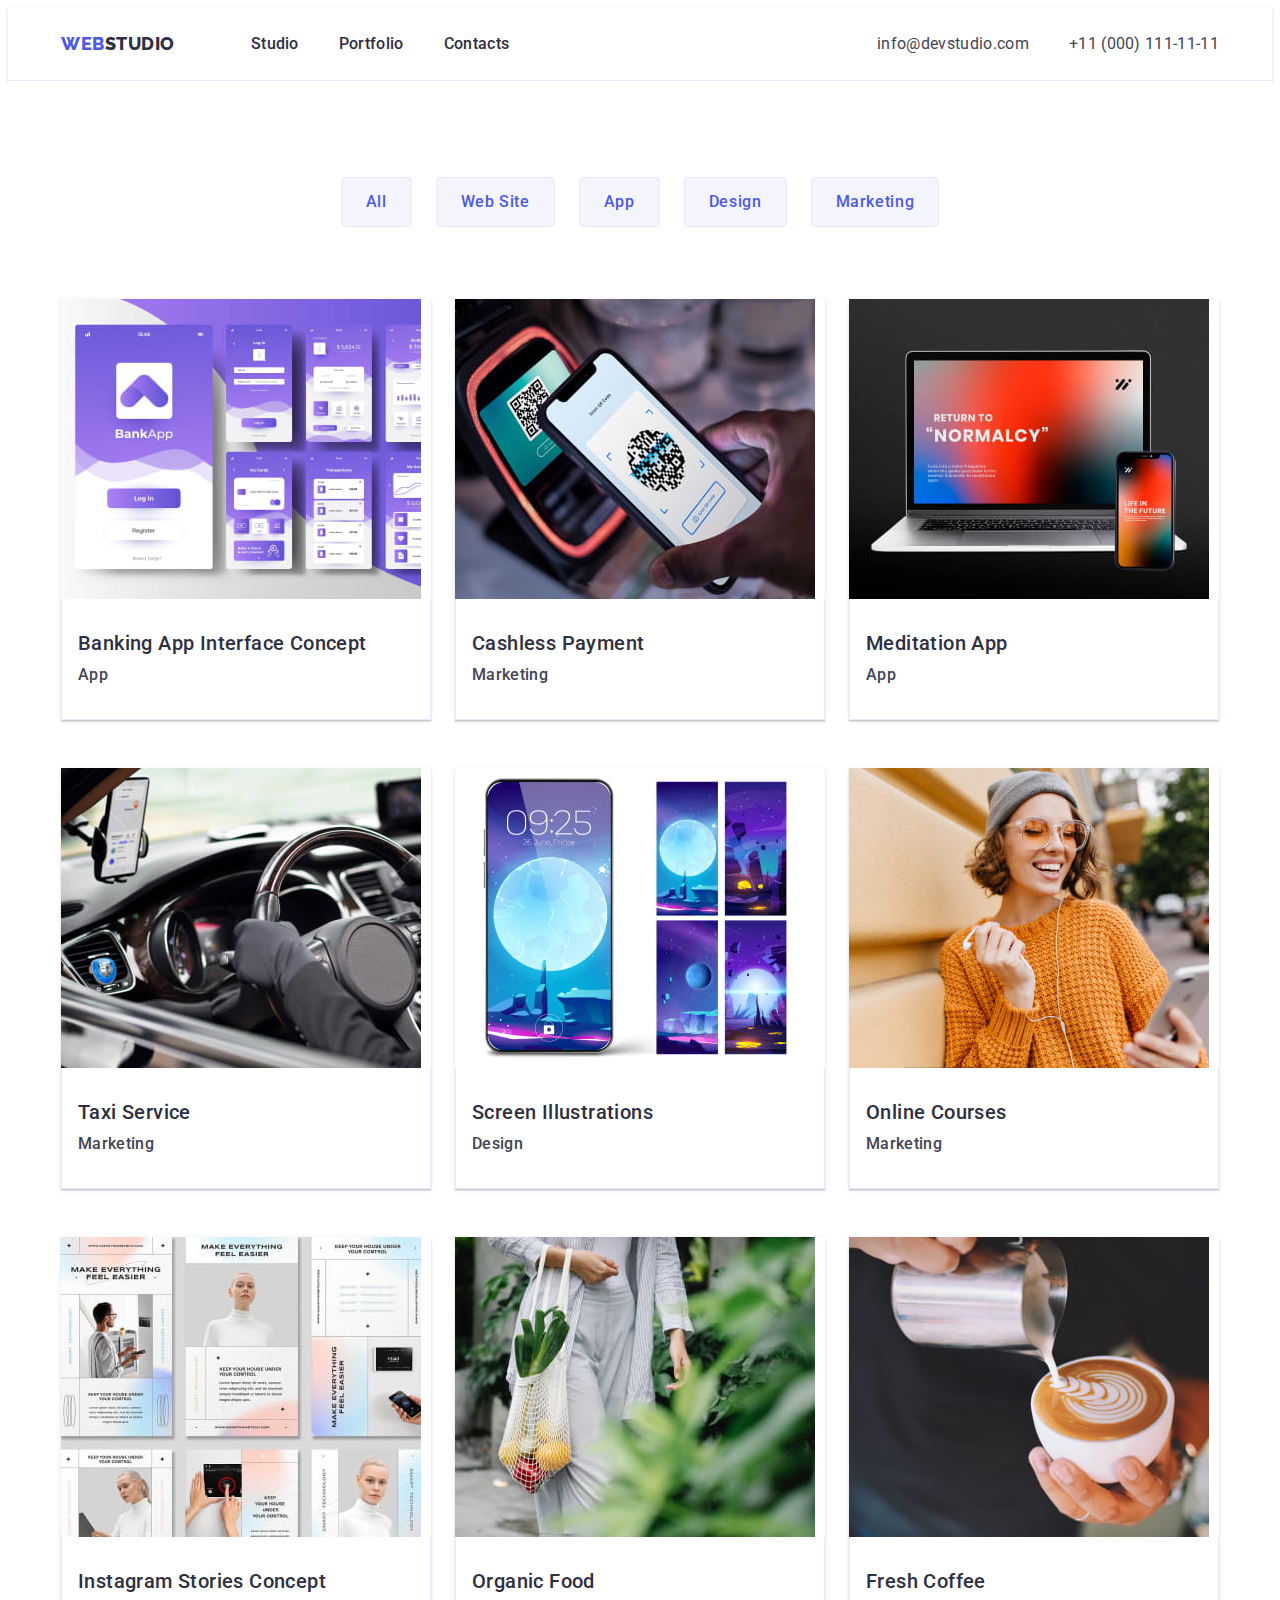
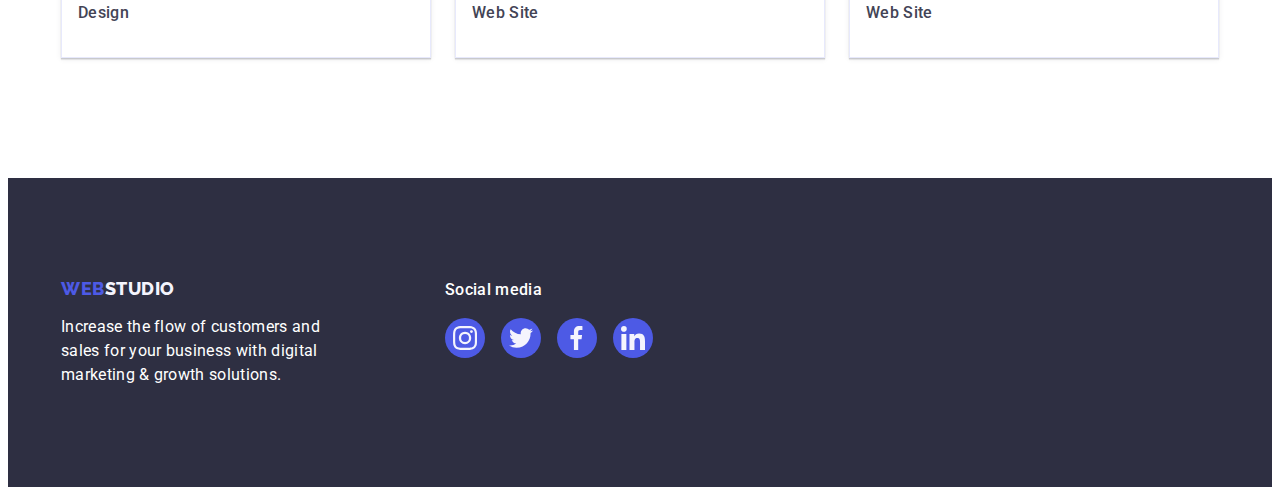
==== commit 2a03e0b5: "footer" ====
--- a/portfolio.html
+++ b/portfolio.html
@@ -136,28 +136,28 @@
             <p class="media">Social media</p>
             <ul class="footer-social-list list">
                 <li class="social-media-item">
-                    <a class="footer-social-media">
+                    <a class="footer-social-media" href="">
                         <svg class="social-media-icon" width="24" height="24">
                             <use href="./images/icons.svg#icon-instagram"></use>
                         </svg>
                     </a>
                 </li>
                 <li class="social-media-item">
-                    <a class="footer-social-media">
-                        <svg class="social-media-icon" width="24" height="24">
+                    <a class="footer-social-media" href="">
+                        <svg class="s ocial-media-icon" width="24" height="24">
                             <use href="./images/icons.svg#icon-twitter"></use>
                         </svg>
                     </a>
                 </li>
                 <li class="social-media-item">
-                    <a class="footer-social-media">
+                    <a class="footer-social-media" href="">
                         <svg class="social-media-icon" width="24" height="24">
                             <use href="./images/icons.svg#icon-facebook"></use>
                         </svg>
                     </a>
                 </li>
                 <li class="social-media-item">
-                    <a class="footer-social-media">
+                    <a class="footer-social-media" href="">
                         <svg class="social-media-icon" width="24" height="24">
                             <use href="./images/icons.svg#icon-linkedin"></use>
                         </svg>
--- a/css/styles.css
+++ b/css/styles.css
@@ -313,20 +313,24 @@
     height: 100%;
     color: var(--customers-link-color);
 }
+
 .customers-link:hover,
 .customers-link:focus {
     border-color: var(--ocean-color);
     color: var(--ocean-color);
 }
+
 .last {
     margin-right: 0;
 }
 
 .customers-icon {
+    fill: currentColor;
     height: 56px;
     width: 104px;
-    fill: currentColor;
-}
+}
+
+
 /* Footer */
 .footer-container {
     display: flex;
@@ -350,10 +354,6 @@
 .footer-social-list {
     gap: 16px;
     display: flex;
-}
-.footer-social-media:hover,
-.footer-social-media:focus {
-    background-color: var(--footer-hover-color);
 }
 .footer-social-media {
 display: flex;
@@ -366,6 +366,10 @@
 height: 100%;
 cursor: pointer;
 }
+.footer-social-media:hover,
+.footer-social-media:focus {
+    background-color: var(--footer-hover-color);
+}
 .social-media {
     display: flex;
     align-items: center;
@@ -407,7 +411,6 @@
 .footer-logo {
     display: inline-block;
     margin-bottom: 16px;
-    margin-right: 269px;
     color: var(--accent-color);
     font-family: Raleway, sans-serif;
         font-weight: 800;
